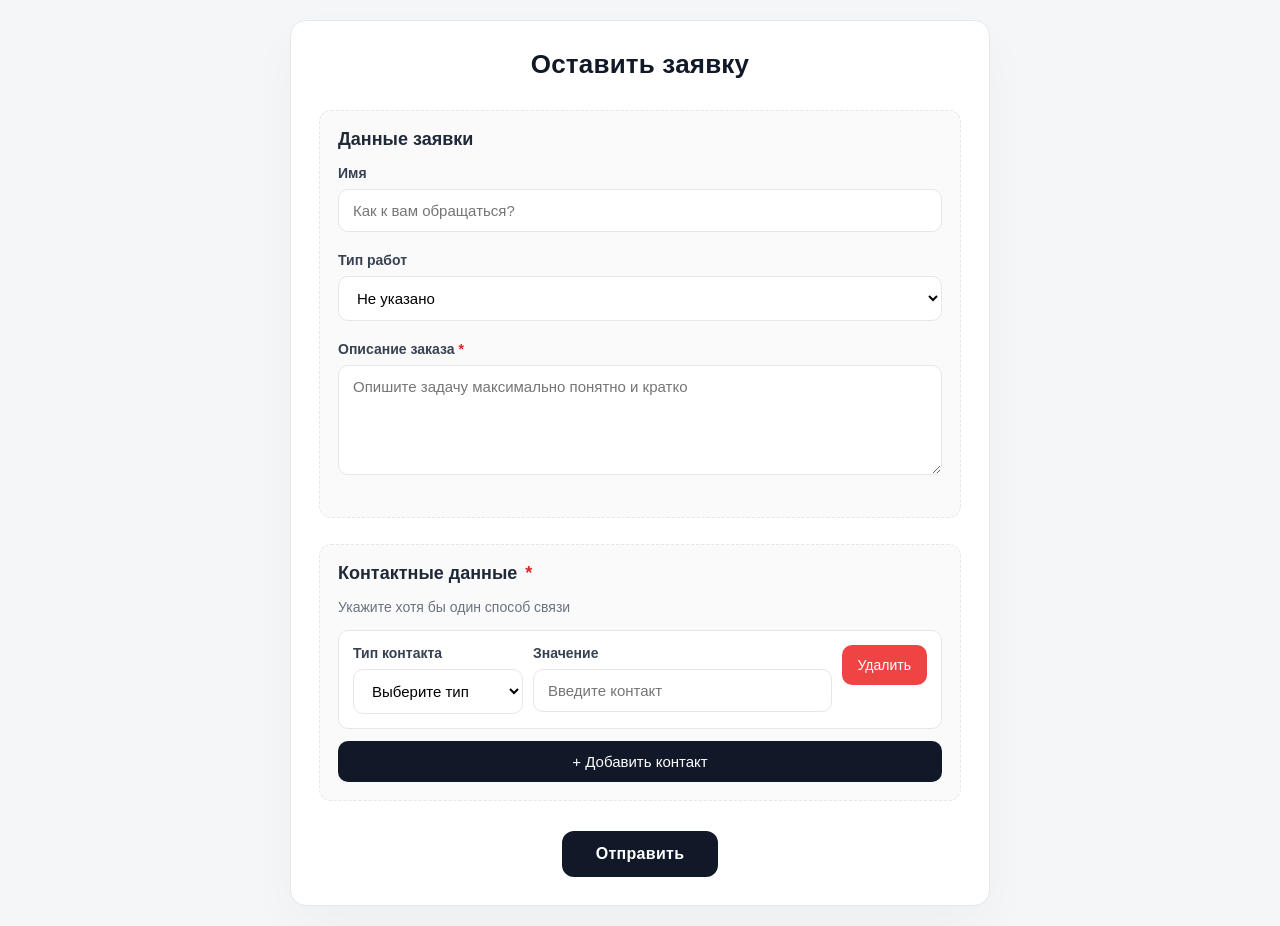
==== index.html @ ea285584 "Add files via upload" ====
<!DOCTYPE html>
<html lang="ru">
<head>
    <meta charset="UTF-8">
    <meta name="viewport" content="width=device-width, initial-scale=1.0">
    <title>Заявка</title>
    <link rel="stylesheet" href="style.css">
</head>
<body>
    <div class="container">
        <h1>Оставить заявку</h1>
        <form id="orderForm">
            <div class="form-section">
                <h2>Данные заявки</h2>

                <div class="form-group">
                    <label for="name">Имя</label>
                    <input type="text" id="name" name="name" placeholder="Как к вам обращаться?">
                </div>

                <div class="form-group">
                    <label for="workType">Тип работ</label>
                    <select id="workType" name="workType">
                        <option value="Не указано" selected>Не указано</option>
                        <option value="Сантехника">Сантехника</option>
                        <option value="Электрика">Электрика</option>
                        <option value="Кондиционеры">Кондиционеры</option>
                    </select>
                </div>

                <div class="form-group required">
                    <label for="description">Описание заказа <span class="req">*</span></label>
                    <textarea id="description" name="description" rows="4" required
                              placeholder="Опишите задачу максимально понятно и кратко"></textarea>
                </div>
            </div>

            <!-- Контактные данные -->
            <div class="form-section">
                <h2>Контактные данные <span class="req">*</span></h2>
                <p class="section-description">Укажите хотя бы один способ связи</p>
                
                <div id="contactsContainer">
                    <!-- Контакты будут добавляться динамически -->
                </div>

                <button type="button" class="btn-add" onclick="addContact()">
                    + Добавить контакт
                </button>
            </div>

            <div class="form-actions">
                <button type="submit" class="btn-submit">Отправить</button>
            </div>
        </form>

        <div id="message" class="message hidden"></div>
    </div>

    <script src="script.js"></script>
</body>
</html>
---- style.css ----
* {
    margin: 0;
    padding: 0;
    box-sizing: border-box;
}

body {
    font-family: -apple-system, BlinkMacSystemFont, 'Segoe UI', Roboto, Oxygen, Ubuntu, Cantarell, sans-serif;
    background: #f5f6f7;
    min-height: 100vh;
    padding: 20px;
}

.container {
    max-width: 700px;
    margin: 0 auto;
    background: #fff;
    border-radius: 16px;
    padding: 28px;
    border: 1px solid #e6e8eb;
    box-shadow: 0 20px 50px rgba(0,0,0,0.03);
}

h1 {
    color: #111827;
    margin-bottom: 30px;
    text-align: center;
    font-size: 26px;
    letter-spacing: 0.2px;
}

h2 {
    color: #1f2937;
    margin-bottom: 15px;
    font-size: 18px;
    display: inline-flex;
    align-items: center;
    gap: 8px;
}

.form-section {
    margin-bottom: 26px;
    padding: 18px;
    border: 1px dashed #e5e7eb;
    border-radius: 12px;
    background: #fafafa;
}

.section-description {
    color: #6b7280;
    font-size: 14px;
    margin-bottom: 15px;
}

.form-group {
    margin-bottom: 20px;
}

label {
    display: block;
    margin-bottom: 8px;
    color: #374151;
    font-weight: 600;
    font-size: 14px;
}

input[type="text"],
input[type="email"],
input[type="tel"],
textarea,
select {
    width: 100%;
    padding: 12px 14px;
    border: 1.5px solid #e5e7eb;
    border-radius: 10px;
    font-size: 15px;
    transition: border-color 0.3s;
    background: #fff;
}

input:focus,
textarea:focus,
select:focus {
    outline: none;
    border-color: #111827;
}

textarea {
    resize: vertical;
    font-family: inherit;
    min-height: 110px;
}

.contact-item {
    background: #ffffff;
    padding: 14px;
    border-radius: 10px;
    margin-bottom: 12px;
    border: 1.5px solid #e5e7eb;
}

.contact-row {
    display: flex;
    gap: 10px;
    align-items: flex-start;
}

.contact-type {
    flex: 0 0 170px;
}

.contact-value {
    flex: 1;
}

.btn-remove {
    background: #ef4444;
    color: white;
    border: none;
    padding: 12px 16px;
    border-radius: 10px;
    cursor: pointer;
    font-size: 14px;
    transition: background 0.25s;
}

.btn-remove:hover {
    background: #dc2626;
}

.btn-add {
    background: #111827;
    color: white;
    border: none;
    padding: 12px 24px;
    border-radius: 10px;
    cursor: pointer;
    font-size: 15px;
    transition: background 0.3s;
    width: 100%;
}

.btn-add:hover {
    background: #0b0f1a;
}

.form-actions {
    margin-top: 30px;
    text-align: center;
}

.btn-submit {
    background: #111827;
    color: white;
    border: none;
    padding: 14px 34px;
    border-radius: 12px;
    cursor: pointer;
    font-size: 16px;
    font-weight: 700;
    letter-spacing: 0.3px;
    transition: transform 0.15s ease;
}

.btn-submit:hover {
    transform: translateY(-1px);
}

.btn-submit:active {
    transform: translateY(0);
}

.message {
    margin-top: 20px;
    padding: 15px;
    border-radius: 6px;
    text-align: center;
    font-weight: 500;
}

.message.success {
    background: #ecfdf5;
    color: #065f46;
    border: 1px solid #a7f3d0;
}

.message.error {
    background: #fef2f2;
    color: #991b1b;
    border: 1px solid #fecaca;
}

.hidden {
    display: none;
}

.required label .req, h2 .req {
    color: #dc2626;
    font-weight: 700;
}

@media (max-width: 600px) {
    .container {
        padding: 20px;
    }

    .contact-row {
        flex-direction: column;
    }

    .contact-type {
        flex: 1;
    }
}
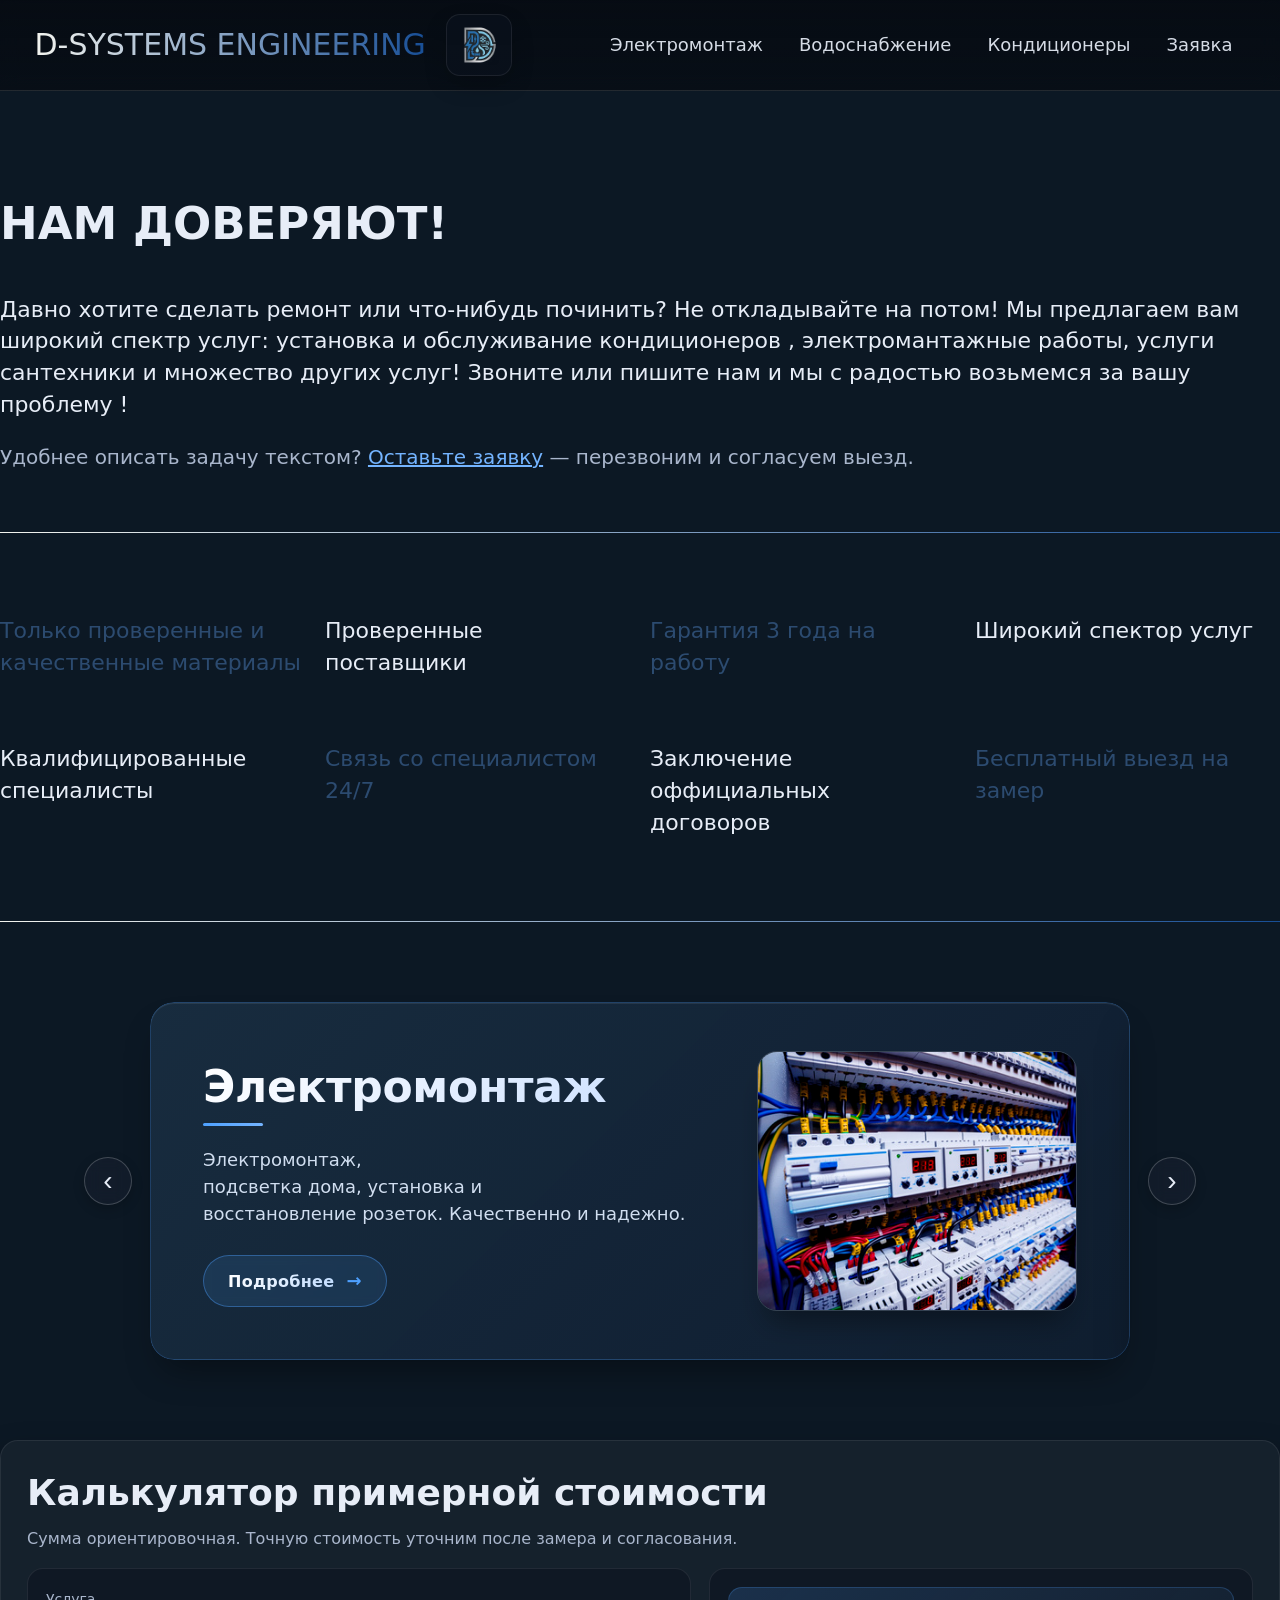
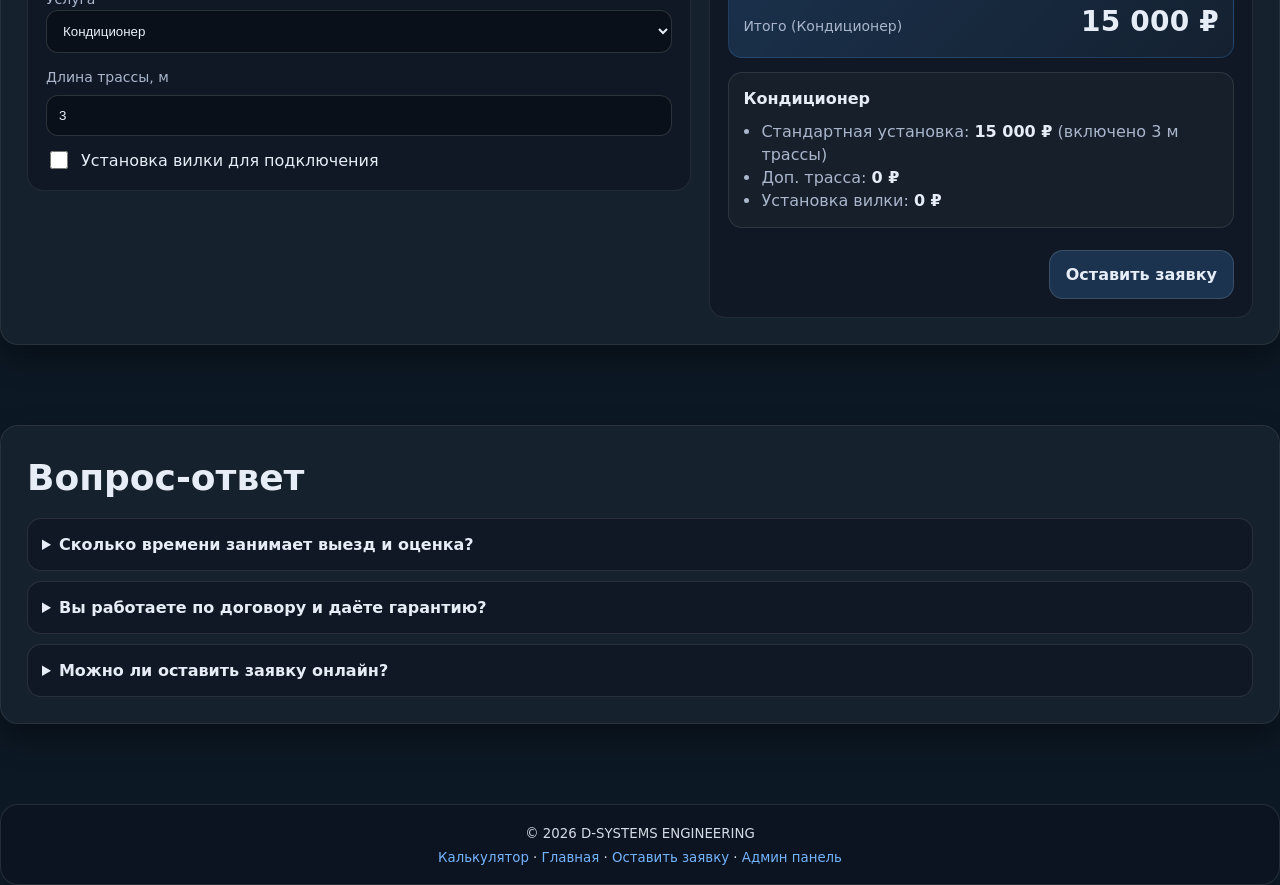
==== commit 7f1480f0: "Add files via upload" ====
--- a/index.html
+++ b/index.html
@@ -1,62 +1,226 @@
-<!DOCTYPE html>
+<!doctype html>
 <html lang="ru">
-<head>
-    <meta charset="UTF-8">
-    <meta name="viewport" content="width=device-width, initial-scale=1.0">
-    <title>Заявка</title>
-    <link rel="stylesheet" href="style.css">
-</head>
-<body>
-    <div class="container">
-        <h1>Оставить заявку</h1>
-        <form id="orderForm">
-            <div class="form-section">
-                <h2>Данные заявки</h2>
-
-                <div class="form-group">
-                    <label for="name">Имя</label>
-                    <input type="text" id="name" name="name" placeholder="Как к вам обращаться?">
-                </div>
-
-                <div class="form-group">
-                    <label for="workType">Тип работ</label>
-                    <select id="workType" name="workType">
-                        <option value="Не указано" selected>Не указано</option>
-                        <option value="Сантехника">Сантехника</option>
-                        <option value="Электрика">Электрика</option>
-                        <option value="Кондиционеры">Кондиционеры</option>
-                    </select>
-                </div>
-
-                <div class="form-group required">
-                    <label for="description">Описание заказа <span class="req">*</span></label>
-                    <textarea id="description" name="description" rows="4" required
-                              placeholder="Опишите задачу максимально понятно и кратко"></textarea>
-                </div>
-            </div>
-
-            <!-- Контактные данные -->
-            <div class="form-section">
-                <h2>Контактные данные <span class="req">*</span></h2>
-                <p class="section-description">Укажите хотя бы один способ связи</p>
-                
-                <div id="contactsContainer">
-                    <!-- Контакты будут добавляться динамически -->
-                </div>
-
-                <button type="button" class="btn-add" onclick="addContact()">
-                    + Добавить контакт
-                </button>
-            </div>
-
-            <div class="form-actions">
-                <button type="submit" class="btn-submit">Отправить</button>
-            </div>
-        </form>
-
-        <div id="message" class="message hidden"></div>
-    </div>
-
-    <script src="script.js"></script>
-</body>
+  <head>
+    <meta charset="utf-8" />
+    <meta name="viewport" content="width=device-width, initial-scale=1" />
+    <meta name="description" content="Сайт" />
+    <title>Мой сайт</title>
+    <link rel="stylesheet" href="css/style.css" />
+  </head>
+  <body>
+    <header class="site-header">
+      <div class="container header__row">
+        <div class="flex"> 
+        <p class="name"> D-SYSTEMS
+            ENGINEERING </p>
+        <a class="brand" href="index.html" aria-label="На главную">
+          <img src="img/logo.png" alt="logo" class="brand__logo">
+        </a></div>
+
+        <nav class="header-nav" aria-label="Основное меню">
+          <a class="header-nav__link" href="more.html?type=elect">Электромонтаж</a>
+          <a class="header-nav__link" href="more.html?type=voda">Водоснабжение</a>
+          <a class="header-nav__link" href="more.html?type=ac">Кондиционеры</a>
+          <a class="header-nav__link" href="request.html">Заявка</a>
+        </nav>
+      </div>
+    </header>
+
+    <main id="main">
+      <h2>НАМ ДОВЕРЯЮТ!</h2>
+      <p>Давно хотите сделать ремонт  или что-нибудь починить?  Не откладывайте на потом!
+        Мы предлагаем вам широкий спектр услуг: установка и обслуживание кондиционеров , электромантажные работы,  услуги сантехники и множество других услуг!  Звоните или пишите нам и мы с радостью возьмемся за вашу проблему ! </p>
+        <p class="intro-cta">Удобнее описать задачу текстом? <a href="request.html">Оставьте заявку</a> — перезвоним и согласуем выезд.</p>
+        <div class="line"></div>
+        <div class="services">
+            <div class="service">
+                <p class="blue">Только проверенные и качественные материалы</p>
+                <p>Проверенные поставщики </p>
+                <p class="blue">Гарантия 3 года на работу</p>
+                <p>Широкий спектор услуг</p>
+            </div>
+            <div class="service">
+                <p>Квалифицированные специалисты </p>
+                <p class="blue">Связь со специалистом 24/7</p>
+                <p>Заключение  оффициальных договоров </p>
+                <p class="blue">Бесплатный выезд на замер</p>
+            </div>
+
+        </div>
+        <div class="line"></div>
+
+        <div class="yslugi">
+          <button type="button" aria-label="Предыдущая услуга" data-dir="-1">‹</button>
+          <div data-view>
+            <div data-track>
+              <div class="card">
+                <div class="ca">
+                  <h2>Электромонтаж</h2>
+                  <p>Электромонтаж,<br> подсветка дома, установка и <br>восстановление розеток. Качественно и надежно.</p>
+                  <a href="more.html?type=elect"><span>Подробнее</span></a>
+                </div>
+                <img src="img/elect.jpg" alt="Электромонтаж" />
+              </div>
+              <div class="card">
+                <div class="ca">
+                  <h2>Водоснабжение</h2>
+                  <p>Замена и ремонт труб, установка сантехники, <br>обслуживание систем водоснабжения.</p>
+                  <a href="more.html?type=voda"><span>Подробнее</span></a>
+                </div>
+                <img src="img/sant.jpg" alt="Водоснабжение" />
+              </div>
+              <div class="card">
+                <div class="ca">
+                  <h2>Кондиционеры</h2>
+                  <p>Подбор, установка <br>и обслуживание кондиционеров. <br>Чистка и восстановление работоспособности.</p>
+                  <a href="more.html?type=ac"><span>Подробнее</span></a>
+                </div>
+                <img src="img/kondey.jpg" alt="Кондиционеры" />
+              </div>
+            </div>
+          </div>
+          <button type="button" aria-label="Следующая услуга" data-dir="1">›</button>
+      </div>
+
+        <section class="calc" data-calc id="calc">
+          <div class="calc__head">
+            <h2 class="calc__title">Калькулятор примерной стоимости</h2>
+            <p class="calc__subtitle">Сумма ориентировочная. Точную стоимость уточним после замера и согласования.</p>
+          </div>
+
+          <div class="calc__grid">
+            <div class="calc__panel">
+              <label class="calc__label" for="calc-service">Услуга</label>
+              <select class="calc__control" id="calc-service">
+                <option value="ac">Кондиционер</option>
+                <option value="electric">Электрика</option>
+                <option value="plumbing">Сантехника</option>
+              </select>
+
+              <div class="calc__fieldset" id="calc-panel-ac">
+                <div class="calc__row">
+                  <label class="calc__label" for="ac-route-m">Длина трассы, м</label>
+                  <input class="calc__control" id="ac-route-m" type="number" min="0" step="0.5" value="3" />
+                </div>
+                <label class="calc__check">
+                  <input id="ac-plug" type="checkbox" />
+                  <span>Установка вилки для подключения</span>
+                </label>
+              </div>
+
+              <div class="calc__fieldset" id="calc-panel-electric" hidden>
+                <div class="calc__row">
+                  <label class="calc__label" for="el-points">Количество точек</label>
+                  <input class="calc__control" id="el-points" type="number" min="0" step="1" value="5" />
+                </div>
+                <label class="calc__check">
+                  <input id="el-chasing" type="checkbox" checked />
+                  <span>Нужно штробление</span>
+                </label>
+                <label class="calc__check">
+                  <input id="el-panel" type="checkbox" />
+                  <span>Сборка щита</span>
+                </label>
+                <div class="calc__row">
+                  <label class="calc__label" for="el-material">Материал</label>
+                  <select class="calc__control" id="el-material">
+                    <option value="concrete">Бетон</option>
+                    <option value="brick">Кирпич</option>
+                    <option value="aerated_concrete" selected>Газоблок</option>
+                  </select>
+                </div>
+              </div>
+
+              <div class="calc__fieldset" id="calc-panel-plumbing" hidden>
+                <div class="calc__row">
+                  <label class="calc__label" for="pl-fixtures">Количество точек сантехники</label>
+                  <input class="calc__control" id="pl-fixtures" type="number" min="0" step="1" value="3" />
+                </div>
+                <div class="calc__row">
+                  <label class="calc__label" for="pl-pipe-m">Длина трубы/магистрали, м</label>
+                  <input class="calc__control" id="pl-pipe-m" type="number" min="0" step="0.5" value="5" />
+                </div>
+                <label class="calc__check">
+                  <input id="pl-chasing" type="checkbox" checked />
+                  <span>Нужно штробление</span>
+                </label>
+                <div class="calc__row">
+                  <label class="calc__label" for="pl-material">Материал</label>
+                  <select class="calc__control" id="pl-material">
+                    <option value="concrete">Бетон</option>
+                    <option value="brick">Кирпич</option>
+                    <option value="aerated_concrete" selected>Газоблок</option>
+                  </select>
+                </div>
+              </div>
+            </div>
+
+            <div class="calc__result">
+              <div class="calc__total">
+                <div class="calc__total-label">Итого (<span id="calc-result-service">—</span>)</div>
+                <div class="calc__total-value" id="calc-result-total">—</div>
+              </div>
+
+              <div class="calc__breakdown" id="calc-breakdown"></div>
+
+              <div class="calc__cta">
+                <a class="calc__btn calc__btn--link" href="request.html">Оставить заявку</a>
+              </div>
+            </div>
+          </div>
+        </section>
+
+        <section class="faq" id="faq">
+          <h2>Вопрос‑ответ</h2>
+          <details>
+            <summary>Сколько времени занимает выезд и оценка?</summary>
+            <p>Обычно связываемся в течение дня и согласуем удобное время. На месте уточняем детали и даём ориентир по срокам.</p>
+          </details>
+          <details>
+            <summary>Вы работаете по договору и даёте гарантию?</summary>
+            <p>Да. Согласуем объём работ, фиксируем условия, после чего выполняем работу и даём гарантию.</p>
+          </details>
+          <details>
+            <summary>Можно ли оставить заявку онлайн?</summary>
+            <p>Да — перейдите на страницу <a href="request.html">заявки</a> и опишите задачу. Мы перезвоним и уточним детали.</p>
+          </details>
+        </section>
+    </main>
+
+    
+
+    <footer class="site-footer">
+      <small>© <time datetime="2026">2026</time> D-SYSTEMS ENGINEERING</small><br />
+      <small><a href="index.html#calc">Калькулятор</a> · <a href="index.html">Главная</a> · <a href="request.html">Оставить заявку</a> · <a href="../backend/templates/admin.html">Админ панель</a></small>
+    </footer>
+
+    <script>
+      (() => {
+        const root = document.querySelector(".yslugi");
+        if (!root) return;
+
+        const track = root.querySelector("[data-track]");
+        if (!track) return;
+
+        const count = track.children.length;
+        if (count === 0) return;
+
+        let i = 0;
+        const render = () => {
+          track.style.transform = `translateX(${-i * 100}%)`;
+        };
+        render();
+
+        root.addEventListener("click", (e) => {
+          const btn = e.target.closest("button[data-dir]");
+          if (!btn) return;
+          const dir = Number(btn.dataset.dir || 0);
+          if (!dir) return;
+          i = (i + dir + count) % count;
+          render();
+        });
+      })();
+    </script>
+    <script src="js/calc.js" defer></script>
+  </body>
 </html>
--- a/css/style.css
+++ b/css/style.css
@@ -0,0 +1,875 @@
+/* Base */
+:root {
+    --bg: #060b12;
+    --panel: #0b1320;
+    --text: #e7edf7;
+    --muted: #a9b6cc;
+    --line: rgba(255, 255, 255, 0.12);
+    --accent: #4ea1ff;
+    --accent-2: #74b4ff;
+    --radius: 14px;
+    --shadow: 0 14px 30px rgba(0, 0, 0, 0.35);
+  }
+  
+  *,
+  *::before,
+  *::after {
+    box-sizing: border-box;
+  }
+  
+  html,
+  body {
+    height: 100%;
+  }
+  
+  body {
+    margin: 0;
+    font-family: system-ui, -apple-system, Segoe UI, Roboto, Arial, sans-serif;
+    line-height: 1.45;
+    background: #0c1824;
+    color: var(--text);
+  }
+  
+  a {
+    color: inherit;
+    text-decoration: none;
+  }
+  
+  .flex {
+    display: flex;
+    align-items: center;
+    gap: 20px;
+  }
+  
+  /* Header */
+  .site-header {
+    position: sticky;
+    top: 0;
+    z-index: 50;
+    background: linear-gradient(180deg, rgba(6, 11, 18, 0.92), rgba(6, 11, 18, 0.72));
+    backdrop-filter: blur(10px);
+    border-bottom: 1px solid var(--line);
+  }
+  
+  .header__row {
+    display: flex;
+    align-items: center;
+    gap: 16px;
+    padding: 14px 0;
+    justify-content: space-around;
+    max-width: 1400px;
+    margin: 0 auto;
+  }
+  
+  /* Brand */
+  .brand {
+    display: inline-flex;
+    align-items: center;
+    gap: 10px;
+    padding: 10px 12px;
+    border-radius: var(--radius);
+    background: rgba(11, 19, 32, 0.55);
+    border: 1px solid rgba(255, 255, 255, 0.08);
+    box-shadow: 0 10px 22px rgba(0, 0, 0, 0.2);
+    flex: 0 0 auto;
+    flex-shrink: 0;
+    
+  }
+  
+  .brand__logo {
+    display: block;
+    height: 40px;
+    width: auto;
+    flex: 0 0 auto;
+  }
+  
+  /* Nav */
+  .header-nav {
+    display: flex;
+    align-items: center;
+    gap: 10px;
+    flex: 0 0 auto;
+    flex-wrap: wrap;
+  }
+  
+  .header-nav__link {
+    padding: 10px 12px;
+    border-radius: 12px;
+    color: var(--text);
+    opacity: 0.92;
+    border: 1px solid transparent;
+    white-space: nowrap;
+    font-size: 18px;
+    
+  }
+  
+  .header-nav__link:hover {
+    background: rgba(255, 255, 255, 0.06);
+    border-color: rgba(255, 255, 255, 0.08);
+    opacity: 1;
+  }
+
+  .header-nav__link[aria-current="page"] {
+    background: rgba(255, 255, 255, 0.08);
+    border-color: rgba(255, 255, 255, 0.12);
+    opacity: 1;
+  }
+  
+  /* Content demo */
+  main {
+    margin: 0 auto;
+    max-width: 1300px;
+    margin-top: 100px;
+  }
+  
+  section {
+    background: rgba(255, 255, 255, 0.04);
+    border: 1px solid rgba(255, 255, 255, 0.08);
+    border-radius: 18px;
+    padding: 18px;
+    box-shadow: var(--shadow);
+  }
+
+  .faq {
+    margin: 0 0 80px;
+    padding: 26px;
+  }
+
+  .faq h2 {
+    margin: 0 0 14px;
+    font-size: 36px;
+  }
+
+  .faq details {
+    padding: 14px 14px;
+    border-radius: 14px;
+    border: 1px solid rgba(255, 255, 255, 0.10);
+    background: rgba(11, 19, 32, 0.55);
+  }
+
+  .faq details + details {
+    margin-top: 10px;
+  }
+
+  .faq summary {
+    cursor: pointer;
+    font-weight: 800;
+  }
+
+  .faq p {
+    margin: 10px 0 0;
+    color: var(--muted);
+    font-size: 18px;
+  }
+
+  .faq a {
+    color: var(--accent-2);
+    text-decoration: underline;
+  }
+  
+  main h2 {
+    font-size: 45px;
+  }
+  
+  main p {
+    font-size: 22px;
+  }
+  
+  .name {
+    font-size: 30px;
+    margin: 0;
+    line-height: 1.05;
+    white-space: nowrap;
+    background: linear-gradient(to right, #F3F4EF, #174E96);
+    -webkit-background-clip: text;
+    background-clip: text;
+    color: transparent;
+  }
+  .line {
+    width: 100%;
+    height: 1px;
+    background: linear-gradient(to right, #F3F4EF, #174E96);
+    margin: 60px 0 ;
+  }
+  .services {
+    display: flex;
+    flex-direction: column;
+    gap: 20px;
+  }
+  .service {
+    display: flex;
+    gap: 20px;
+  }
+  .service p {
+    width: 400px;
+  }
+  .blue {
+    color: #2c4b70;
+  }
+  
+  .yslugi {
+  max-width: 1300px;
+  margin: 80px auto;
+  display: flex;
+  align-items: center;
+  justify-content: center;
+  gap: 18px;
+  position: relative;
+}
+
+.yslugi [data-view] {
+  width: min(980px, calc(100vw - 160px));
+  overflow: hidden;
+  border-radius: 24px;
+  box-shadow: 0 20px 35px -12px rgba(0, 0, 0, 0.4);
+}
+
+.yslugi [data-track] {
+  display: flex;
+  transition: transform 480ms cubic-bezier(0.2, 0.9, 0.4, 1.1);
+  will-change: transform;
+}
+
+.yslugi > button {
+  width: 48px;
+  height: 48px;
+  border-radius: 50%;
+  border: 1px solid rgba(255, 255, 255, 0.2);
+  background: rgba(20, 30, 45, 0.75);
+  backdrop-filter: blur(8px);
+  color: var(--text);
+  cursor: pointer;
+  font-size: 28px;
+  line-height: 1;
+  transition: all 0.25s ease;
+  display: flex;
+  align-items: center;
+  justify-content: center;
+  box-shadow: 0 4px 12px rgba(0, 0, 0, 0.2);
+}
+
+.yslugi > button:hover {
+  background: rgba(78, 161, 255, 0.85);
+  border-color: rgba(255, 255, 255, 0.4);
+  transform: scale(1.05);
+  color: white;
+  box-shadow: 0 6px 16px rgba(78, 161, 255, 0.3);
+}
+
+.yslugi > button:active {
+  transform: scale(0.98);
+}
+
+/* Новая карточка — стеклянная, с градиентом и анимацией */
+.yslugi .card {
+  flex: 0 0 100%;
+  display: flex;
+  align-items: center;
+  justify-content: space-between;
+  gap: 40px;
+  padding: 48px 52px;
+  background: linear-gradient(135deg, rgba(25, 45, 65, 0.95), rgba(15, 30, 48, 0.98));
+  backdrop-filter: blur(4px);
+  border-radius: 24px;
+  box-shadow: 0 25px 40px -12px rgba(0, 0, 0, 0.5), inset 0 1px 0 rgba(255, 255, 255, 0.08);
+  transition: transform 0.3s ease, box-shadow 0.3s ease;
+  border: 1px solid rgba(78, 161, 255, 0.25);
+  position: relative;
+  overflow: hidden;
+}
+
+
+
+
+/* Текстовая область */
+.ca {
+  max-width: 520px;
+  display: flex;
+  flex-direction: column;
+  text-align: left;
+  z-index: 2;
+}
+
+.yslugi .card h2 {
+  margin: 0 0 16px;
+  font-size: 44px;
+  font-weight: 700;
+  background: linear-gradient(135deg, #ffffff, #c8deff);
+  -webkit-background-clip: text;
+  background-clip: text;
+  color: transparent;
+  letter-spacing: -0.3px;
+  position: relative;
+  display: inline-block;
+}
+
+.yslugi .card h2::after {
+  content: '';
+  position: absolute;
+  bottom: -8px;
+  left: 0;
+  width: 60px;
+  height: 3px;
+  background: linear-gradient(90deg, #4ea1ff, #74b4ff);
+  border-radius: 3px;
+}
+
+.yslugi .card p {
+  margin: 12px 0 28px;
+  font-size: 18px;
+  line-height: 1.5;
+  color: #d0def0;
+  text-shadow: 0 1px 1px rgba(0, 0, 0, 0.1);
+}
+
+/* Кнопка "Подробнее" — новая стилизация */
+.yslugi .card a {
+  display: inline-flex;
+  align-items: center;
+  gap: 12px;
+  padding: 12px 24px;
+  border-radius: 40px;
+  background: rgba(78, 161, 255, 0.12);
+  border: 1px solid rgba(78, 161, 255, 0.4);
+  color: #ffffff;
+  font-weight: 600;
+  font-size: 16px;
+  transition: all 0.25s ease;
+  width: fit-content;
+  backdrop-filter: blur(4px);
+  letter-spacing: 0.3px;
+}
+
+.yslugi .card a span {
+  background: linear-gradient(120deg, #ffffff, #c0dcff);
+  -webkit-background-clip: text;
+  background-clip: text;
+  color: transparent;
+  transition: all 0.25s ease;
+}
+
+/* Стрелочка после текста (псевдоэлемент) */
+.yslugi .card a::after {
+  content: '→';
+  font-size: 18px;
+  transition: transform 0.2s ease;
+  color: #4ea1ff;
+}
+
+.yslugi .card a:hover {
+  background: rgba(78, 161, 255, 0.28);
+  border-color: rgba(78, 161, 255, 0.8);
+  gap: 16px;
+  box-shadow: 0 4px 12px rgba(78, 161, 255, 0.2);
+}
+
+.yslugi .card a:hover::after {
+  transform: translateX(5px);
+  color: #fff;
+}
+
+.yslugi .card a:hover span {
+  background: linear-gradient(120deg, #ffffff, #ffffff);
+  -webkit-background-clip: text;
+  background-clip: text;
+  color: transparent;
+}
+
+/* Изображение в карточке */
+.yslugi .card img {
+  width: 320px;
+  height: 260px;
+  object-fit: cover;
+  border-radius: 20px;
+  border: 1px solid rgba(255, 255, 255, 0.15);
+  box-shadow: 0 20px 30px -12px rgba(0, 0, 0, 0.4);
+  transition: all 0.4s ease;
+  filter: brightness(1.02) contrast(1.05);
+}
+
+.yslugi .card:hover img {
+  transform: scale(1.02);
+  box-shadow: 0 24px 36px -14px rgba(0, 0, 0, 0.5);
+  border-color: rgba(78, 161, 255, 0.4);
+}
+
+/* Адаптивность для мобильных */
+@media (max-width: 700px) {
+  .yslugi {
+    margin: 50px auto;
+    gap: 0;
+    padding: 0;
+  }
+
+  .yslugi [data-view] {
+    width: 100%;
+    border-radius: 20px;
+  }
+
+  .yslugi > button {
+    width: 42px;
+    height: 42px;
+    font-size: 24px;
+    background: rgba(20, 30, 45, 0.85);
+  }
+
+  .yslugi > button[data-dir="-1"] {
+    left: 4px;
+  }
+
+  .yslugi > button[data-dir="1"] {
+    right: 4px;
+  }
+
+  .yslugi .card {
+    flex-direction: column;
+    align-items: center;
+    text-align: center;
+    padding: 28px 20px 32px;
+    gap: 24px;
+  }
+
+  .ca {
+    text-align: center;
+    align-items: center;
+  }
+
+  .yslugi .card h2 {
+    font-size: 32px;
+    text-align: center;
+  }
+
+  .yslugi .card h2::after {
+    left: 50%;
+    transform: translateX(-50%);
+    width: 50px;
+  }
+
+  .yslugi .card p {
+    text-align: center;
+    font-size: 16px;
+  }
+
+  .yslugi .card a {
+    margin: 0 auto;
+  }
+
+  .yslugi .card img {
+    width: 90%;
+    max-width: 280px;
+    height: 200px;
+    margin-top: 8px;
+  }
+}
+
+  /* Calculator */
+  .calc {
+    margin: 0 0 80px;
+    padding: 26px;
+    background: rgba(255, 255, 255, 0.04);
+    border: 1px solid rgba(255, 255, 255, 0.08);
+    border-radius: 18px;
+    box-shadow: var(--shadow);
+  }
+
+  .calc__head {
+    display: grid;
+    gap: 8px;
+    margin-bottom: 18px;
+  }
+
+  .calc__title {
+    margin: 0;
+    font-size: 36px;
+  }
+
+  .calc__subtitle {
+    margin: 0;
+    color: var(--muted);
+    font-size: 16px;
+  }
+
+  .calc__grid {
+    display: grid;
+    grid-template-columns: 1.1fr 0.9fr;
+    gap: 18px;
+    align-items: start;
+  }
+
+  .calc__panel,
+  .calc__result {
+    padding: 18px;
+    border-radius: 16px;
+    background: rgba(11, 19, 32, 0.55);
+    border: 1px solid rgba(255, 255, 255, 0.08);
+  }
+
+  .calc__fieldset {
+    margin-top: 14px;
+    display: grid;
+    gap: 12px;
+  }
+
+  .calc__fieldset[hidden] {
+    display: none;
+  }
+
+  .calc__row {
+    display: grid;
+    gap: 8px;
+  }
+
+  .calc__label {
+    font-size: 14px;
+    color: var(--muted);
+  }
+
+  .calc__control {
+    width: 100%;
+    padding: 12px 12px;
+    border-radius: 12px;
+    border: 1px solid rgba(255, 255, 255, 0.14);
+    background: rgba(6, 11, 18, 0.55);
+    color: var(--text);
+    outline: none;
+  }
+
+  .calc__control:focus {
+    border-color: rgba(78, 161, 255, 0.55);
+    box-shadow: 0 0 0 3px rgba(78, 161, 255, 0.18);
+  }
+
+  .calc__control--textarea {
+    resize: vertical;
+    min-height: 84px;
+  }
+
+  .calc__check {
+    display: flex;
+    align-items: center;
+    gap: 10px;
+    user-select: none;
+    font-size: 16px;
+  }
+
+  .calc__check input {
+    width: 18px;
+    height: 18px;
+    accent-color: var(--accent);
+  }
+
+  .calc__total {
+    display: flex;
+    align-items: baseline;
+    justify-content: space-between;
+    gap: 12px;
+    padding: 14px;
+    border-radius: 14px;
+    background: linear-gradient(135deg, rgba(78, 161, 255, 0.18), rgba(116, 180, 255, 0.06));
+    border: 1px solid rgba(78, 161, 255, 0.22);
+    margin-bottom: 14px;
+  }
+
+  .calc__total-label {
+    color: var(--muted);
+    font-size: 14px;
+  }
+
+  .calc__total-value {
+    font-size: 28px;
+    font-weight: 800;
+    letter-spacing: 0.2px;
+  }
+
+  .calc__breakdown {
+    display: grid;
+    gap: 12px;
+    margin-bottom: 16px;
+  }
+
+  .calc__block {
+    padding: 14px;
+    border-radius: 14px;
+    border: 1px solid rgba(255, 255, 255, 0.10);
+    background: rgba(255, 255, 255, 0.03);
+  }
+
+  .calc__block-title {
+    font-weight: 800;
+    margin-bottom: 10px;
+  }
+
+  .calc__list {
+    margin: 0;
+    padding-left: 18px;
+    color: var(--muted);
+  }
+
+  .calc__list b {
+    color: var(--text);
+  }
+
+  .calc__error {
+    padding: 12px 14px;
+    border-radius: 12px;
+    background: rgba(255, 92, 92, 0.14);
+    border: 1px solid rgba(255, 92, 92, 0.22);
+    color: var(--text);
+  }
+
+  .calc__request-title {
+    margin: 0 0 6px;
+    font-size: 20px;
+  }
+
+  .calc__request-subtitle {
+    margin: 0 0 12px;
+    color: var(--muted);
+    font-size: 14px;
+  }
+
+  .calc__form {
+    display: grid;
+    gap: 10px;
+  }
+
+  .calc__btn {
+    margin-top: 6px;
+    padding: 12px 16px;
+    border-radius: 14px;
+    border: 1px solid rgba(255, 255, 255, 0.14);
+    background: rgba(78, 161, 255, 0.20);
+    color: var(--text);
+    cursor: pointer;
+    font-weight: 800;
+    display: inline-flex;
+    align-items: center;
+    justify-content: center;
+    text-align: center;
+  }
+
+  .calc__btn:hover {
+    background: rgba(78, 161, 255, 0.26);
+    border-color: rgba(78, 161, 255, 0.35);
+  }
+
+  .calc__cta {
+    display: flex;
+    justify-content: flex-end;
+  }
+
+  /* Footer */
+  .site-footer {
+    margin: 60px auto 0;
+    padding: 16px 18px;
+    border-radius: 18px;
+    background: rgba(11, 19, 32, 0.65);
+    border: 1px solid rgba(255, 255, 255, 0.10);
+    text-align: center;
+    color: rgba(231, 237, 247, 0.92);
+  }
+
+  .site-footer a {
+    color: #74b4ff;
+  }
+
+  .site-footer a:hover {
+    text-decoration: underline;
+  }
+
+  /* Invite block (on more_* pages) */
+  .calc-invite {
+    margin: 16px 0 10px;
+    text-align: center;
+  }
+
+  .calc-invite .calc__cta {
+    justify-content: center;
+  }
+
+  .calc-invite p {
+    margin: 0 0 10px;
+  }
+
+  .calc-invite__note {
+    margin: 12px 0 0;
+    font-size: 18px;
+    color: var(--muted);
+  }
+
+  .calc-invite__note a {
+    color: var(--accent-2);
+    text-decoration: underline;
+  }
+
+  .intro-cta {
+    margin-top: 0.5em;
+    font-size: 20px;
+    color: var(--muted);
+  }
+
+  .intro-cta a {
+    color: var(--accent-2);
+    text-decoration: underline;
+  }
+
+  .request-lead {
+    font-size: 18px;
+    color: var(--muted);
+    max-width: 720px;
+  }
+
+  .request-thanks {
+    text-align: center;
+    font-size: 20px;
+    margin: 24px 0;
+  }
+
+  /* Responsive: header + slider */
+  @media (max-width: 980px) {
+    .calc__grid {
+      grid-template-columns: 1fr;
+    }
+
+    .calc__title {
+      font-size: 30px;
+    }
+
+    main {
+      max-width: 100%;
+      padding: 0 16px;
+      margin-top: 70px;
+    }
+
+    .header__row {
+      padding: 12px 16px;
+      justify-content: space-between;
+      gap: 12px;
+      flex-wrap: wrap;
+    }
+
+    .flex {
+      gap: 12px;
+      min-width: 0;
+    }
+
+    .name {
+      font-size: 22px;
+      white-space: normal;
+    }
+
+    .brand {
+      padding: 8px 10px;
+    }
+
+    .brand__logo {
+      height: 34px;
+    }
+
+    .header-nav {
+      width: 100%;
+      justify-content: center;
+      gap: 8px;
+    }
+
+    .header-nav__link {
+      font-size: 16px;
+      padding: 9px 10px;
+    }
+
+    .yslugi {
+      margin: 50px auto;
+      gap: 12px;
+    }
+
+    .yslugi [data-view] {
+      width: min(980px, calc(100vw - 120px));
+    }
+
+    .yslugi .card {
+      height: auto;
+      padding: 34px 22px;
+      gap: 18px;
+    }
+
+    .yslugi .card h2 {
+      font-size: 34px;
+    }
+  }
+
+  @media (max-width: 700px) {
+    main h2 {
+      font-size: 32px;
+    }
+
+    main p {
+      font-size: 18px;
+    }
+
+    .header__row {
+      padding: 10px 12px;
+    }
+
+    .name {
+      font-size: 18px;
+    }
+
+    .brand__logo {
+      height: 30px;
+    }
+
+    .header-nav__link {
+      font-size: 15px;
+      padding: 8px 10px;
+    }
+
+    .yslugi {
+      position: relative;
+      gap: 0;
+      padding: 0;
+    }
+
+    .yslugi [data-view] {
+      width: 100%;
+      border-radius: 16px;
+    }
+
+    .yslugi > button {
+      position: absolute;
+      top: 50%;
+      transform: translateY(-50%);
+      z-index: 2;
+      width: 40px;
+      height: 40px;
+      font-size: 24px;
+      backdrop-filter: blur(8px);
+    }
+
+    .yslugi > button[data-dir="-1"] {
+      left: 8px;
+    }
+
+    .yslugi > button[data-dir="1"] {
+      right: 8px;
+    }
+
+    .yslugi .card {
+      flex-direction: column;
+      align-items: stretch;
+      text-align: center;
+      padding: 22px 18px 18px;
+    }
+
+    .ca {
+      max-width: none;
+    }
+
+    .yslugi .card h2 {
+      font-size: 28px;
+    }
+
+    .yslugi .card img {
+      width: 100%;
+      height: 200px;
+    }
+  }
